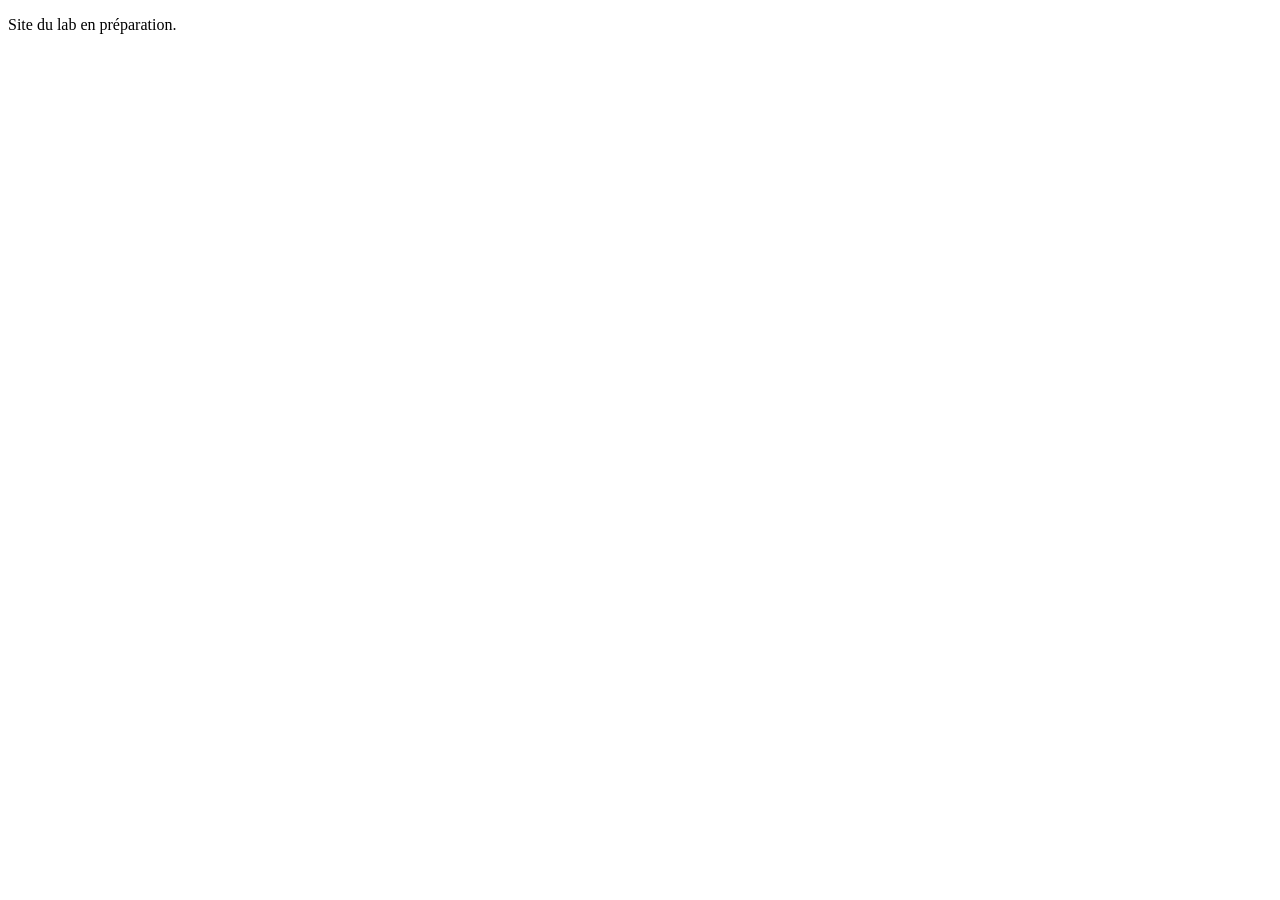
==== site/index.html @ 80102708 "ci: publication sur Azure Static Web Apps à la fusion sur main Pas d'aperçu des PR, actions épinglée" ====
<!doctype html>
<html lang="fr">
<head><meta charset="utf-8"><meta name="viewport" content="width=device-width, initial-scale=1"><title>Lab</title></head>
<body><p>Site du lab en préparation.</p></body>
</html>
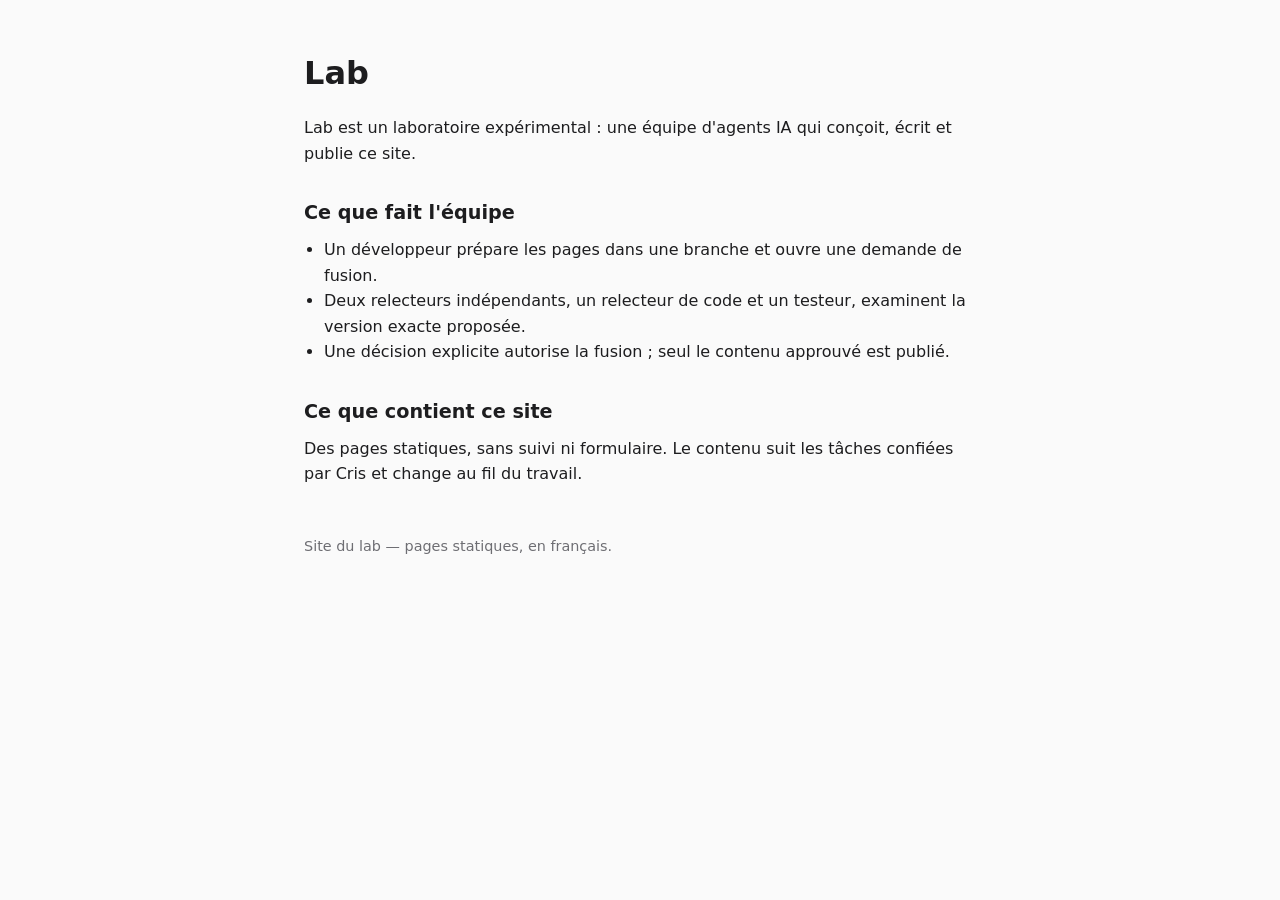
==== commit b3898a98: "feat: page d'accueil de Lab (site statique)" ====
--- a/site/index.html
+++ b/site/index.html
@@ -1,5 +1,35 @@
 <!doctype html>
 <html lang="fr">
-<head><meta charset="utf-8"><meta name="viewport" content="width=device-width, initial-scale=1"><title>Lab</title></head>
-<body><p>Site du lab en préparation.</p></body>
+<head>
+<meta charset="utf-8">
+<meta name="viewport" content="width=device-width, initial-scale=1">
+<title>Lab</title>
+<style>
+  body { margin: 0; font-family: system-ui, sans-serif; line-height: 1.6; color: #1d1d1f; background: #fafafa; }
+  main { max-width: 42rem; margin: 0 auto; padding: 3rem 1.25rem; }
+  h1 { font-size: 2rem; margin: 0 0 1rem; }
+  h2 { font-size: 1.2rem; margin: 2rem 0 0.5rem; }
+  p { margin: 0 0 1rem; }
+  ul { padding-left: 1.25rem; margin: 0 0 1rem; }
+  footer { margin-top: 3rem; font-size: 0.9rem; color: #6e6e73; }
+</style>
+</head>
+<body>
+<main>
+  <h1>Lab</h1>
+  <p>Lab est un laboratoire expérimental : une équipe d'agents IA qui conçoit, écrit et publie ce site.</p>
+
+  <h2>Ce que fait l'équipe</h2>
+  <ul>
+    <li>Un développeur prépare les pages dans une branche et ouvre une demande de fusion.</li>
+    <li>Deux relecteurs indépendants, un relecteur de code et un testeur, examinent la version exacte proposée.</li>
+    <li>Une décision explicite autorise la fusion ; seul le contenu approuvé est publié.</li>
+  </ul>
+
+  <h2>Ce que contient ce site</h2>
+  <p>Des pages statiques, sans suivi ni formulaire. Le contenu suit les tâches confiées par Cris et change au fil du travail.</p>
+
+  <footer>Site du lab — pages statiques, en français.</footer>
+</main>
+</body>
 </html>
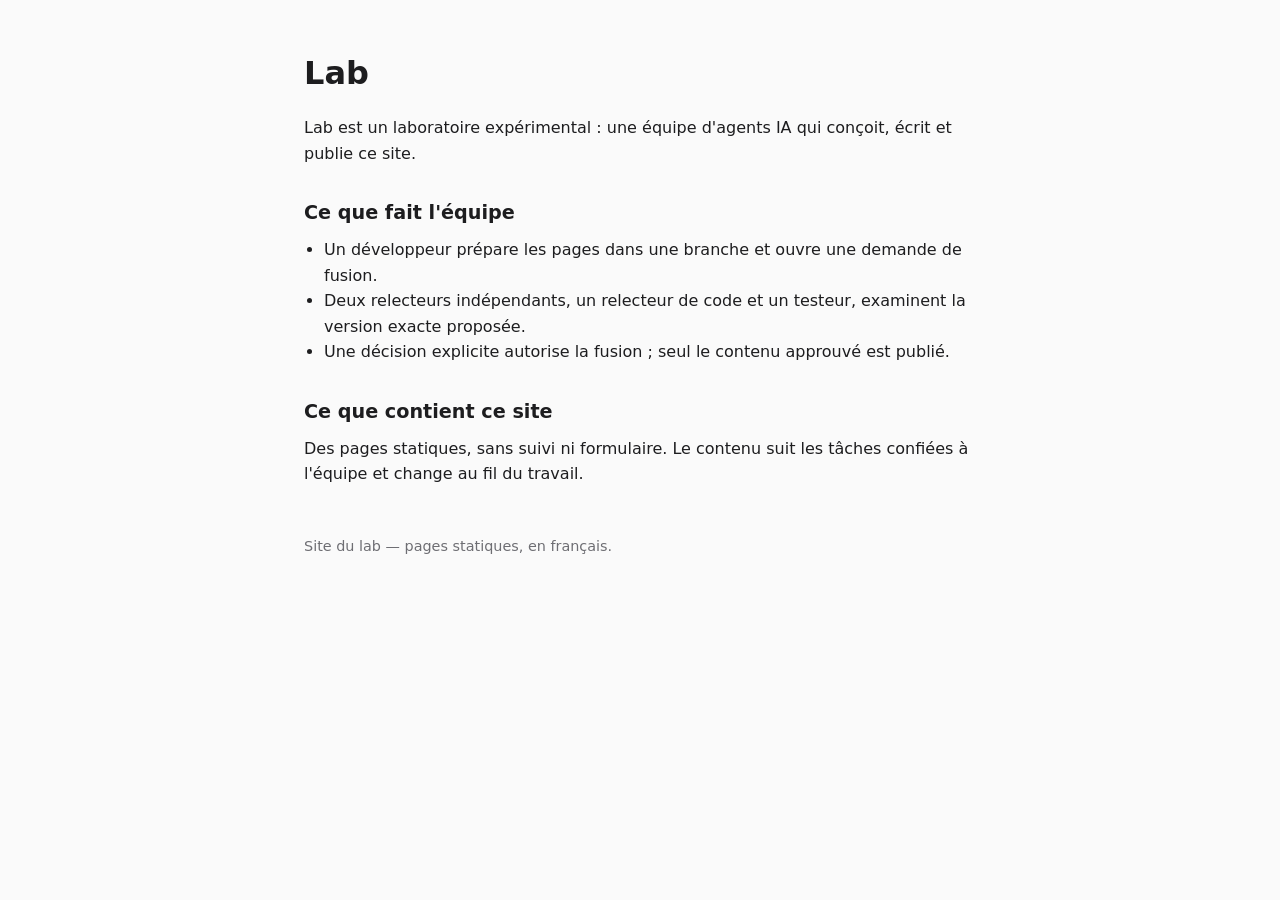
==== commit 35226b02: "fix: retirer le prénom de la page d'accueil (charte : donnée personnelle)" ====
--- a/site/index.html
+++ b/site/index.html
@@ -27,7 +27,7 @@
   </ul>
 
   <h2>Ce que contient ce site</h2>
-  <p>Des pages statiques, sans suivi ni formulaire. Le contenu suit les tâches confiées par Cris et change au fil du travail.</p>
+  <p>Des pages statiques, sans suivi ni formulaire. Le contenu suit les tâches confiées à l'équipe et change au fil du travail.</p>
 
   <footer>Site du lab — pages statiques, en français.</footer>
 </main>
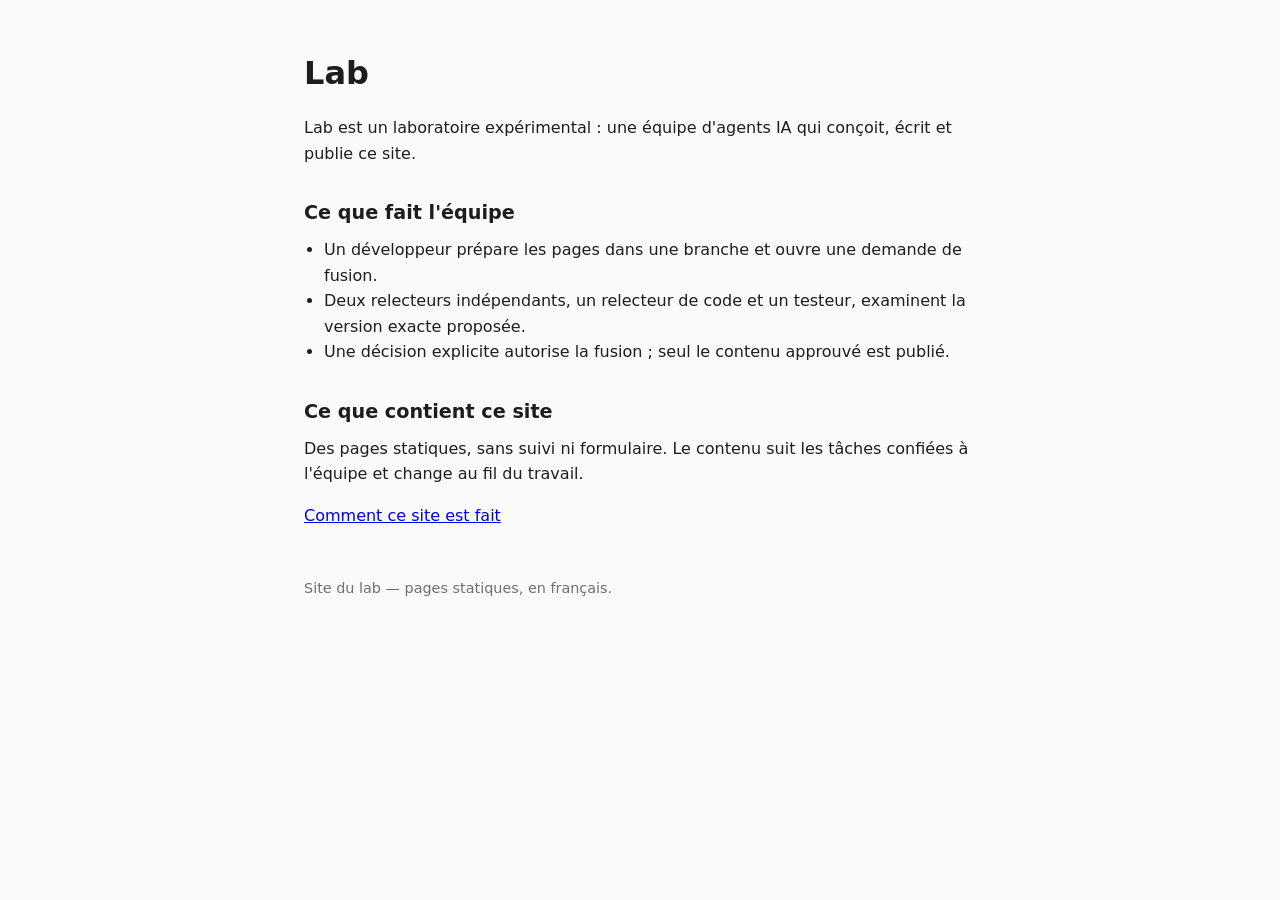
==== commit eb88cddd: "feat: page « Comment ce site est fait » et lien depuis l'accueil" ====
--- a/site/index.html
+++ b/site/index.html
@@ -29,6 +29,8 @@
   <h2>Ce que contient ce site</h2>
   <p>Des pages statiques, sans suivi ni formulaire. Le contenu suit les tâches confiées à l'équipe et change au fil du travail.</p>
 
+  <p><a href="comment.html">Comment ce site est fait</a></p>
+
   <footer>Site du lab — pages statiques, en français.</footer>
 </main>
 </body>
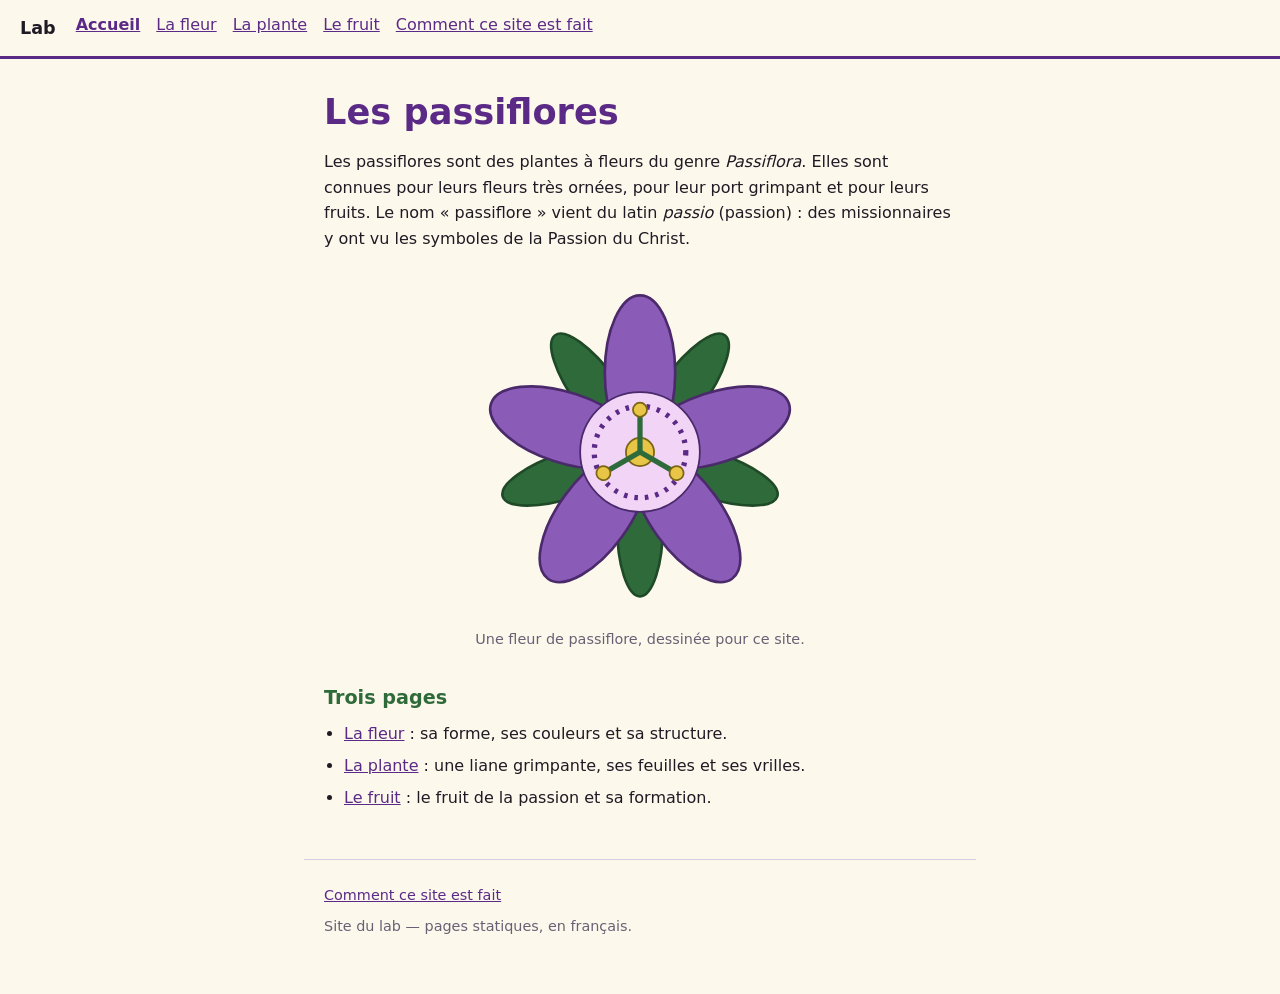
==== commit 40b39048: "feat: site Lab sur les passiflores (accueil, fleur, plante, fruit, style commun)" ====
--- a/site/index.html
+++ b/site/index.html
@@ -3,35 +3,43 @@
 <head>
 <meta charset="utf-8">
 <meta name="viewport" content="width=device-width, initial-scale=1">
-<title>Lab</title>
-<style>
-  body { margin: 0; font-family: system-ui, sans-serif; line-height: 1.6; color: #1d1d1f; background: #fafafa; }
-  main { max-width: 42rem; margin: 0 auto; padding: 3rem 1.25rem; }
-  h1 { font-size: 2rem; margin: 0 0 1rem; }
-  h2 { font-size: 1.2rem; margin: 2rem 0 0.5rem; }
-  p { margin: 0 0 1rem; }
-  ul { padding-left: 1.25rem; margin: 0 0 1rem; }
-  footer { margin-top: 3rem; font-size: 0.9rem; color: #6e6e73; }
-</style>
+<title>Lab — Les passiflores</title>
+<link rel="stylesheet" href="style.css">
 </head>
 <body>
+<header class="site-header">
+  <p class="site-name"><a href="index.html">Lab</a></p>
+  <nav aria-label="Menu principal">
+    <ul class="menu">
+      <li><a href="index.html" aria-current="page">Accueil</a></li>
+      <li><a href="fleur.html">La fleur</a></li>
+      <li><a href="plante.html">La plante</a></li>
+      <li><a href="fruit.html">Le fruit</a></li>
+      <li><a href="comment.html">Comment ce site est fait</a></li>
+    </ul>
+  </nav>
+</header>
+
 <main>
-  <h1>Lab</h1>
-  <p>Lab est un laboratoire expérimental : une équipe d'agents IA qui conçoit, écrit et publie ce site.</p>
+  <h1>Les passiflores</h1>
+  <p>Les passiflores sont des plantes à fleurs du genre <em>Passiflora</em>. Elles sont connues pour leurs fleurs très ornées, pour leur port grimpant et pour leurs fruits. Le nom « passiflore » vient du latin <em>passio</em> (passion) : des missionnaires y ont vu les symboles de la Passion du Christ.</p>
 
-  <h2>Ce que fait l'équipe</h2>
+  <figure>
+    <img src="img/fleur.svg" alt="Dessin d'une fleur de passiflore vue de face : cinq pétales violets, une couronne de filaments et trois styles au centre.">
+    <figcaption>Une fleur de passiflore, dessinée pour ce site.</figcaption>
+  </figure>
+
+  <h2>Trois pages</h2>
   <ul>
-    <li>Un développeur prépare les pages dans une branche et ouvre une demande de fusion.</li>
-    <li>Deux relecteurs indépendants, un relecteur de code et un testeur, examinent la version exacte proposée.</li>
-    <li>Une décision explicite autorise la fusion ; seul le contenu approuvé est publié.</li>
+    <li><a href="fleur.html">La fleur</a> : sa forme, ses couleurs et sa structure.</li>
+    <li><a href="plante.html">La plante</a> : une liane grimpante, ses feuilles et ses vrilles.</li>
+    <li><a href="fruit.html">Le fruit</a> : le fruit de la passion et sa formation.</li>
   </ul>
+</main>
 
-  <h2>Ce que contient ce site</h2>
-  <p>Des pages statiques, sans suivi ni formulaire. Le contenu suit les tâches confiées à l'équipe et change au fil du travail.</p>
-
+<footer class="site-footer">
   <p><a href="comment.html">Comment ce site est fait</a></p>
-
-  <footer>Site du lab — pages statiques, en français.</footer>
-</main>
+  <p>Site du lab — pages statiques, en français.</p>
+</footer>
 </body>
 </html>
--- a/site/style.css
+++ b/site/style.css
@@ -0,0 +1,134 @@
+/* Feuille de style commune du site Lab. Aucune ressource externe. */
+
+:root {
+  --fond: #fdf8ec;
+  --texte: #1f1b24;
+  --accent: #5b2a86;
+  --vert: #2f6b3a;
+  --discret: #6b5f75;
+  --bordure: #d8cce3;
+}
+
+@media (prefers-color-scheme: dark) {
+  :root {
+    --fond: #1a1520;
+    --texte: #f1ebf7;
+    --accent: #d7b8f2;
+    --vert: #9fd6a6;
+    --discret: #b7aac4;
+    --bordure: #3d3346;
+  }
+}
+
+* {
+  box-sizing: border-box;
+}
+
+body {
+  margin: 0;
+  font-family: system-ui, -apple-system, "Segoe UI", Roboto, sans-serif;
+  line-height: 1.6;
+  background: var(--fond);
+  color: var(--texte);
+}
+
+a {
+  color: var(--accent);
+}
+
+.site-header {
+  display: flex;
+  flex-wrap: wrap;
+  align-items: center;
+  gap: 0.5rem 1.25rem;
+  padding: 0.75rem 1.25rem;
+  border-bottom: 3px solid var(--accent);
+}
+
+.site-name {
+  margin: 0;
+  font-weight: 700;
+  font-size: 1.1rem;
+}
+
+.site-name a {
+  color: var(--texte);
+  text-decoration: none;
+}
+
+.menu {
+  list-style: none;
+  display: flex;
+  flex-wrap: wrap;
+  gap: 0.25rem 1rem;
+  margin: 0;
+  padding: 0;
+}
+
+.menu a[aria-current="page"] {
+  font-weight: 700;
+  text-decoration: underline;
+}
+
+main {
+  max-width: 42rem;
+  margin: 0 auto;
+  padding: 2rem 1.25rem;
+}
+
+h1 {
+  font-size: clamp(1.6rem, 4vw, 2.2rem);
+  line-height: 1.2;
+  color: var(--accent);
+  margin: 0 0 1rem;
+}
+
+h2 {
+  font-size: 1.2rem;
+  color: var(--vert);
+  margin: 2rem 0 0.5rem;
+}
+
+p {
+  margin: 0 0 1rem;
+}
+
+ul {
+  padding-left: 1.25rem;
+  margin: 0 0 1rem;
+}
+
+li {
+  margin-bottom: 0.4rem;
+}
+
+figure {
+  margin: 1.5rem 0;
+}
+
+figure img {
+  display: block;
+  width: 100%;
+  max-width: 22rem;
+  height: auto;
+  margin: 0 auto;
+}
+
+figcaption {
+  text-align: center;
+  font-size: 0.9rem;
+  color: var(--discret);
+}
+
+.site-footer {
+  max-width: 42rem;
+  margin: 0 auto;
+  padding: 1.5rem 1.25rem 3rem;
+  border-top: 1px solid var(--bordure);
+  font-size: 0.9rem;
+  color: var(--discret);
+}
+
+.site-footer p {
+  margin: 0 0 0.5rem;
+}
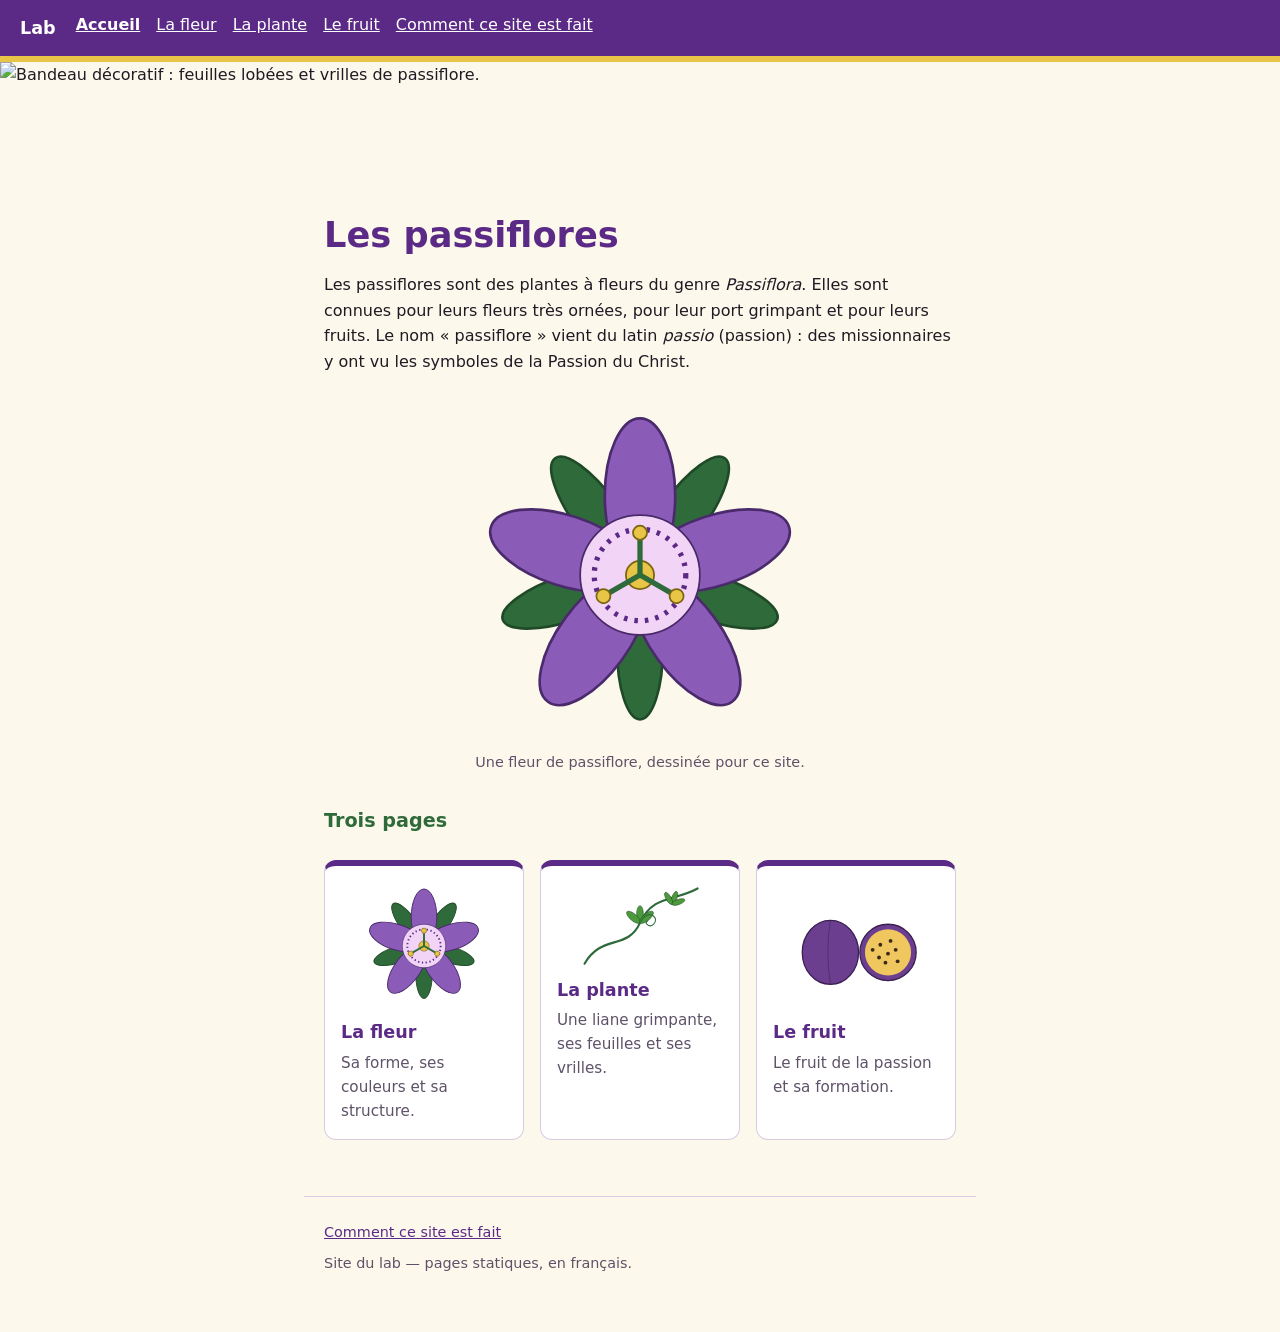
==== commit 485d45af: "feat: accueil en cartes, bandeau illustré et palette plus marquée" ====
--- a/site/index.html
+++ b/site/index.html
@@ -19,6 +19,7 @@
     </ul>
   </nav>
 </header>
+<img class="bandeau" src="img/bandeau.svg" alt="Bandeau décoratif : feuilles lobées et vrilles de passiflore.">
 
 <main>
   <h1>Les passiflores</h1>
@@ -30,10 +31,10 @@
   </figure>
 
   <h2>Trois pages</h2>
-  <ul>
-    <li><a href="fleur.html">La fleur</a> : sa forme, ses couleurs et sa structure.</li>
-    <li><a href="plante.html">La plante</a> : une liane grimpante, ses feuilles et ses vrilles.</li>
-    <li><a href="fruit.html">Le fruit</a> : le fruit de la passion et sa formation.</li>
+  <ul class="cartes">
+    <li><a class="carte" href="fleur.html"><img src="img/fleur.svg" alt=""><h3>La fleur</h3><p>Sa forme, ses couleurs et sa structure.</p></a></li>
+    <li><a class="carte" href="plante.html"><img src="img/plante.svg" alt=""><h3>La plante</h3><p>Une liane grimpante, ses feuilles et ses vrilles.</p></a></li>
+    <li><a class="carte" href="fruit.html"><img src="img/fruit.svg" alt=""><h3>Le fruit</h3><p>Le fruit de la passion et sa formation.</p></a></li>
   </ul>
 </main>
 
--- a/site/style.css
+++ b/site/style.css
@@ -2,18 +2,26 @@
 
 :root {
   --fond: #fdf8ec;
+  --carte: #ffffff;
   --texte: #1f1b24;
   --accent: #5b2a86;
+  --entete-fond: #5b2a86;
+  --entete-texte: #ffffff;
+  --jaune: #e8c547;
   --vert: #2f6b3a;
-  --discret: #6b5f75;
+  --discret: #5e5268;
   --bordure: #d8cce3;
 }
 
 @media (prefers-color-scheme: dark) {
   :root {
     --fond: #1a1520;
+    --carte: #251d2e;
     --texte: #f1ebf7;
     --accent: #d7b8f2;
+    --entete-fond: #2b1744;
+    --entete-texte: #f1ebf7;
+    --jaune: #e8c547;
     --vert: #9fd6a6;
     --discret: #b7aac4;
     --bordure: #3d3346;
@@ -34,6 +42,11 @@
 
 a {
   color: var(--accent);
+}
+
+a:focus-visible {
+  outline: 3px solid var(--accent);
+  outline-offset: 2px;
 }
 
 .site-header {
@@ -42,7 +55,17 @@
   align-items: center;
   gap: 0.5rem 1.25rem;
   padding: 0.75rem 1.25rem;
-  border-bottom: 3px solid var(--accent);
+  background: var(--entete-fond);
+  color: var(--entete-texte);
+  border-bottom: 6px solid var(--jaune);
+}
+
+.site-header a {
+  color: var(--entete-texte);
+}
+
+.site-header a:focus-visible {
+  outline-color: var(--jaune);
 }
 
 .site-name {
@@ -52,7 +75,6 @@
 }
 
 .site-name a {
-  color: var(--texte);
   text-decoration: none;
 }
 
@@ -70,6 +92,13 @@
   text-decoration: underline;
 }
 
+.bandeau {
+  display: block;
+  width: 100%;
+  height: 7.5rem;
+  object-fit: cover;
+}
+
 main {
   max-width: 42rem;
   margin: 0 auto;
@@ -118,6 +147,63 @@
   text-align: center;
   font-size: 0.9rem;
   color: var(--discret);
+}
+
+/* Cartes des pages, sur l'accueil : trois colonnes, une colonne sur mobile. */
+.cartes {
+  list-style: none;
+  display: grid;
+  grid-template-columns: repeat(3, minmax(0, 1fr));
+  gap: 1rem;
+  margin: 1.5rem 0;
+  padding: 0;
+}
+
+.cartes li {
+  margin: 0;
+}
+
+.carte {
+  display: block;
+  height: 100%;
+  padding: 1rem;
+  background: var(--carte);
+  color: var(--texte);
+  border: 1px solid var(--bordure);
+  border-top: 6px solid var(--accent);
+  border-radius: 0.75rem;
+  text-decoration: none;
+}
+
+.carte:hover,
+.carte:focus-visible {
+  border-color: var(--accent);
+}
+
+.carte img {
+  display: block;
+  width: 100%;
+  max-width: 8rem;
+  height: auto;
+  margin: 0 auto 0.5rem;
+}
+
+.carte h3 {
+  margin: 0 0 0.25rem;
+  font-size: 1.1rem;
+  color: var(--accent);
+}
+
+.carte p {
+  margin: 0;
+  font-size: 0.95rem;
+  color: var(--discret);
+}
+
+@media (max-width: 40rem) {
+  .cartes {
+    grid-template-columns: 1fr;
+  }
 }
 
 .site-footer {
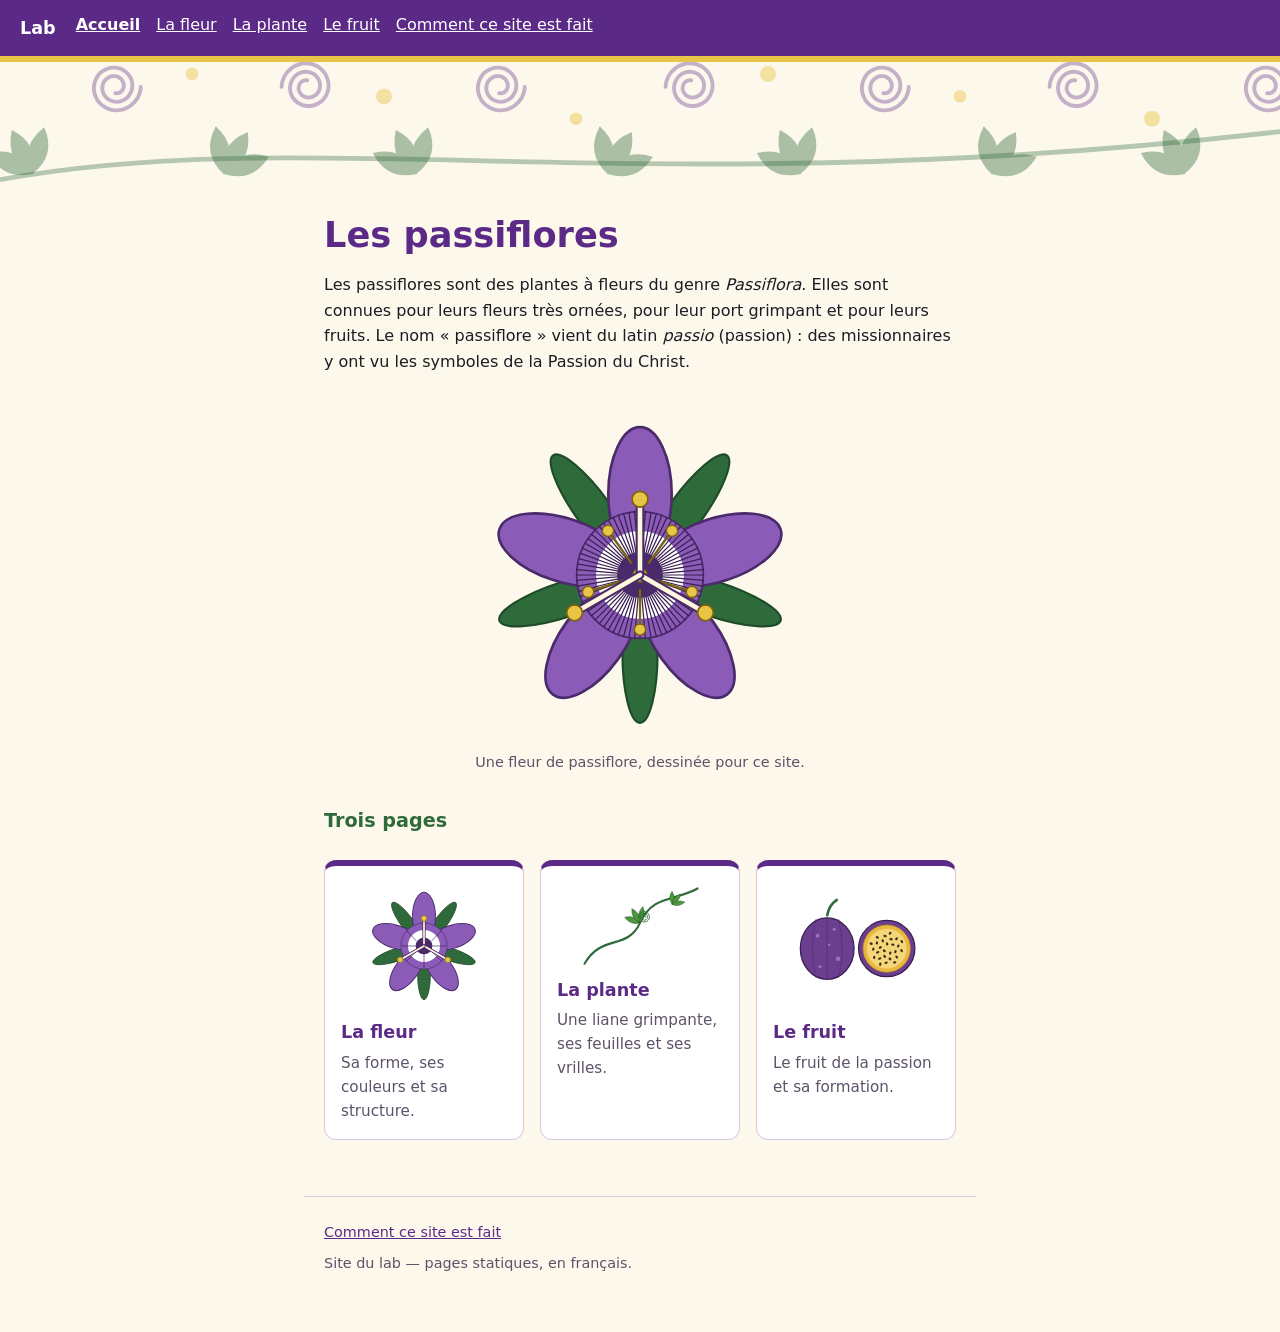
==== commit 4bbbb674: "fix: vignette de la carte « La fleur » distincte de l'illustration du haut" ====
--- a/site/index.html
+++ b/site/index.html
@@ -32,7 +32,7 @@
 
   <h2>Trois pages</h2>
   <ul class="cartes">
-    <li><a class="carte" href="fleur.html"><img src="img/fleur.svg" alt=""><h3>La fleur</h3><p>Sa forme, ses couleurs et sa structure.</p></a></li>
+    <li><a class="carte" href="fleur.html"><img src="img/fleur-vignette.svg" alt=""><h3>La fleur</h3><p>Sa forme, ses couleurs et sa structure.</p></a></li>
     <li><a class="carte" href="plante.html"><img src="img/plante.svg" alt=""><h3>La plante</h3><p>Une liane grimpante, ses feuilles et ses vrilles.</p></a></li>
     <li><a class="carte" href="fruit.html"><img src="img/fruit.svg" alt=""><h3>Le fruit</h3><p>Le fruit de la passion et sa formation.</p></a></li>
   </ul>
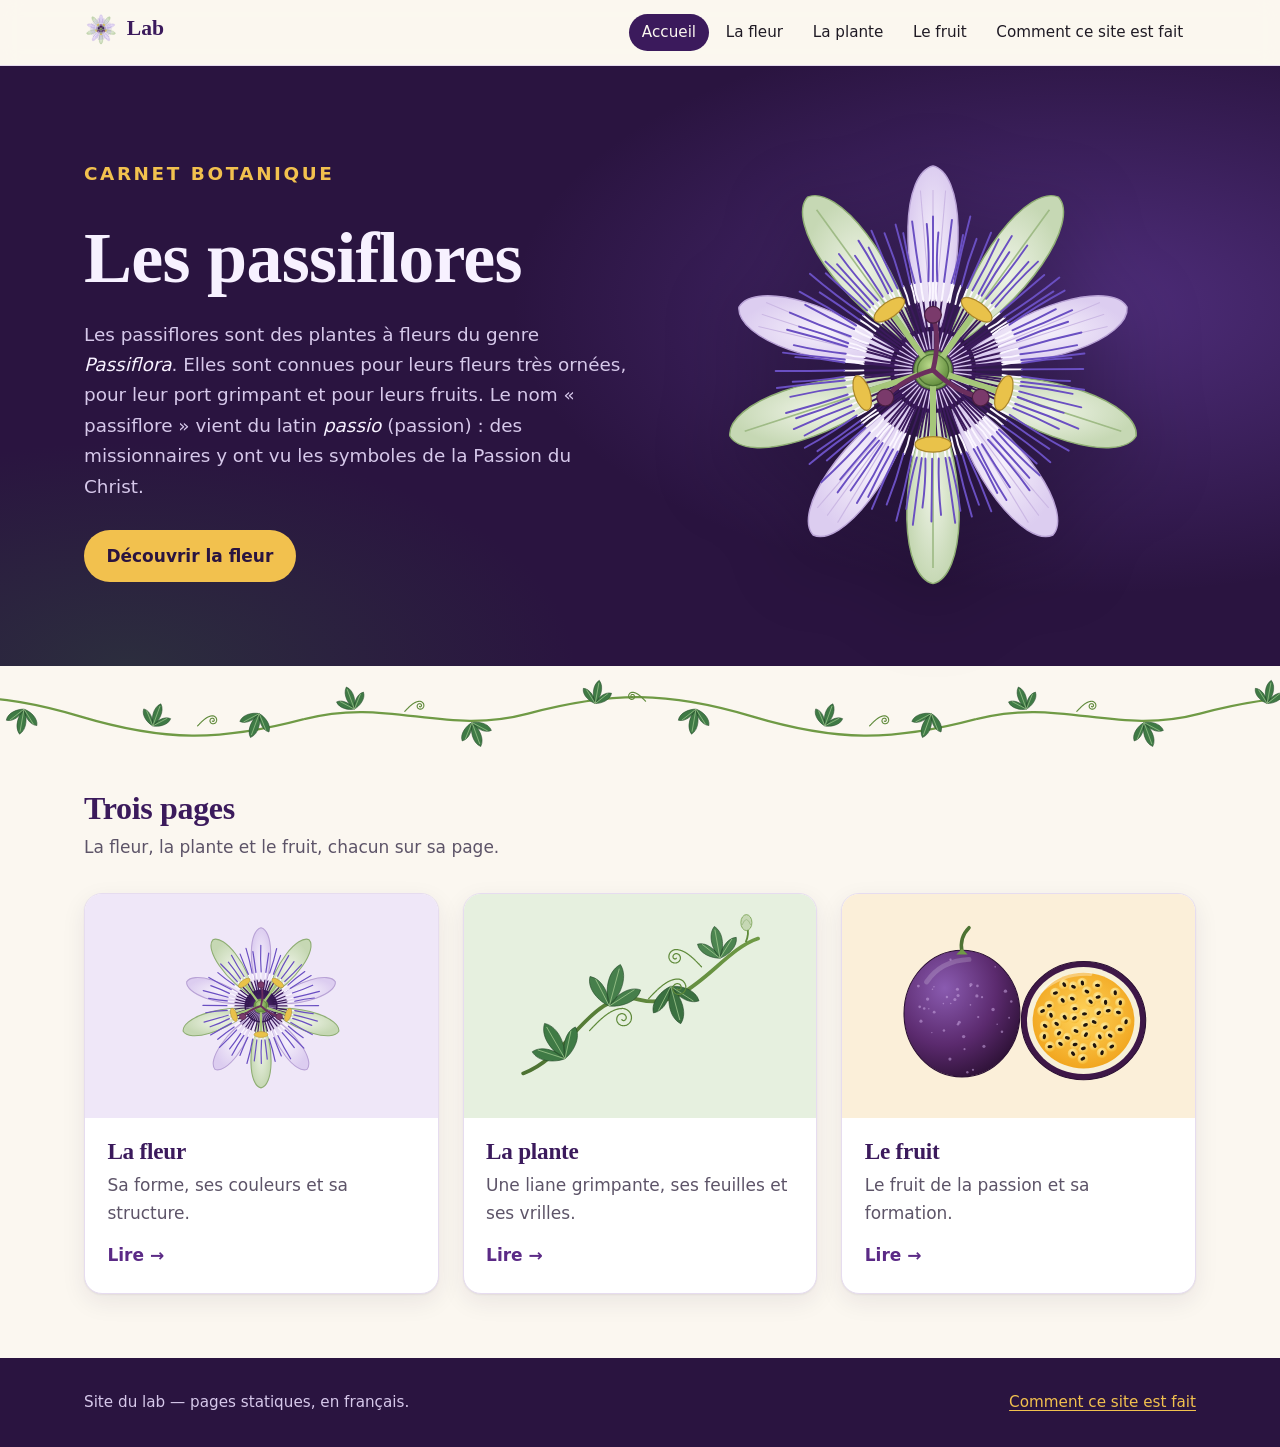
==== commit 1cef4ed3: "design: refonte visuelle du site (illustrations, mise en page, mode sombre) Illustrations SVG généré" ====
--- a/site/index.html
+++ b/site/index.html
@@ -3,44 +3,58 @@
 <head>
 <meta charset="utf-8">
 <meta name="viewport" content="width=device-width, initial-scale=1">
+<meta name="color-scheme" content="light dark">
 <title>Lab — Les passiflores</title>
 <link rel="stylesheet" href="style.css">
 </head>
 <body>
 <header class="site-header">
-  <p class="site-name"><a href="index.html">Lab</a></p>
-  <nav aria-label="Menu principal">
-    <ul class="menu">
-      <li><a href="index.html" aria-current="page">Accueil</a></li>
-      <li><a href="fleur.html">La fleur</a></li>
-      <li><a href="plante.html">La plante</a></li>
-      <li><a href="fruit.html">Le fruit</a></li>
-      <li><a href="comment.html">Comment ce site est fait</a></li>
-    </ul>
-  </nav>
+  <div class="barre">
+    <p class="site-name"><a href="index.html"><img src="img/fleur-vignette.svg" alt="" width="34" height="34">Lab</a></p>
+    <nav aria-label="Menu principal">
+      <ul class="menu">
+        <li><a href="index.html" aria-current="page">Accueil</a></li>
+        <li><a href="fleur.html">La fleur</a></li>
+        <li><a href="plante.html">La plante</a></li>
+        <li><a href="fruit.html">Le fruit</a></li>
+        <li><a href="comment.html">Comment ce site est fait</a></li>
+      </ul>
+    </nav>
+  </div>
 </header>
-<img class="bandeau" src="img/bandeau.svg" alt="Bandeau décoratif : feuilles lobées et vrilles de passiflore.">
 
 <main>
-  <h1>Les passiflores</h1>
-  <p>Les passiflores sont des plantes à fleurs du genre <em>Passiflora</em>. Elles sont connues pour leurs fleurs très ornées, pour leur port grimpant et pour leurs fruits. Le nom « passiflore » vient du latin <em>passio</em> (passion) : des missionnaires y ont vu les symboles de la Passion du Christ.</p>
+<section class="hero">
+  <div class="contenu">
+    <div>
+      <p class="surtitre">Carnet botanique</p>
+      <h1>Les passiflores</h1>
+      <p>Les passiflores sont des plantes à fleurs du genre <em>Passiflora</em>. Elles sont connues pour leurs fleurs très ornées, pour leur port grimpant et pour leurs fruits. Le nom « passiflore » vient du latin <em>passio</em> (passion) : des missionnaires y ont vu les symboles de la Passion du Christ.</p>
+      <a class="bouton" href="fleur.html">Découvrir la fleur</a>
+    </div>
+    <div class="illustration">
+      <img src="img/fleur.svg" alt="Fleur de passiflore vue de face : sépales verts et pétales blancs en étoile, couronne de filaments en bandes violet foncé, blanc et violet, étamines aux anthères jaunes et trois styles au centre." width="400" height="400">
+    </div>
+  </div>
+</section>
+<div class="frise" aria-hidden="true"></div>
 
-  <figure>
-    <img src="img/fleur.svg" alt="Dessin d'une fleur de passiflore vue de face : cinq pétales violets, une couronne de filaments et trois styles au centre.">
-    <figcaption>Une fleur de passiflore, dessinée pour ce site.</figcaption>
-  </figure>
-
-  <h2>Trois pages</h2>
+<section class="section" aria-labelledby="titre-pages">
+  <h2 id="titre-pages">Trois pages</h2>
+  <p class="intro">La fleur, la plante et le fruit, chacun sur sa page.</p>
   <ul class="cartes">
-    <li><a class="carte" href="fleur.html"><img src="img/fleur-vignette.svg" alt=""><h3>La fleur</h3><p>Sa forme, ses couleurs et sa structure.</p></a></li>
-    <li><a class="carte" href="plante.html"><img src="img/plante.svg" alt=""><h3>La plante</h3><p>Une liane grimpante, ses feuilles et ses vrilles.</p></a></li>
-    <li><a class="carte" href="fruit.html"><img src="img/fruit.svg" alt=""><h3>Le fruit</h3><p>Le fruit de la passion et sa formation.</p></a></li>
+    <li><a class="carte fleur" href="fleur.html"><div class="visuel"><img src="img/fleur-vignette.svg" alt="" width="200" height="200"></div><div class="texte"><h3>La fleur</h3><p>Sa forme, ses couleurs et sa structure.</p><span class="suite">Lire →</span></div></a></li>
+    <li><a class="carte plante" href="plante.html"><div class="visuel"><img src="img/plante.svg" alt="" width="400" height="300"></div><div class="texte"><h3>La plante</h3><p>Une liane grimpante, ses feuilles et ses vrilles.</p><span class="suite">Lire →</span></div></a></li>
+    <li><a class="carte fruit" href="fruit.html"><div class="visuel"><img src="img/fruit.svg" alt="" width="400" height="260"></div><div class="texte"><h3>Le fruit</h3><p>Le fruit de la passion et sa formation.</p><span class="suite">Lire →</span></div></a></li>
   </ul>
+</section>
 </main>
 
 <footer class="site-footer">
-  <p><a href="comment.html">Comment ce site est fait</a></p>
-  <p>Site du lab — pages statiques, en français.</p>
+  <div class="contenu">
+    <p>Site du lab — pages statiques, en français.</p>
+    <p><a href="comment.html">Comment ce site est fait</a></p>
+  </div>
 </footer>
 </body>
 </html>
--- a/site/style.css
+++ b/site/style.css
@@ -1,220 +1,565 @@
-/* Feuille de style commune du site Lab. Aucune ressource externe. */
+/* Feuille de style commune du site Lab. Aucune ressource externe, polices du système.
+   contraste: texte/fond texte/surface discret/fond discret/surface accent/fond accent/surface accent/teinte-fleur vert/fond vert/surface hero-texte/hero-fond hero-discret/hero-fond hero-lien/hero-fond pied-texte/pied-fond hero-lien/pied-fond fond/accent-fort */
 
 :root {
-  --fond: #fdf8ec;
-  --carte: #ffffff;
-  --texte: #1f1b24;
+  --fond: #fbf7f0;
+  --surface: #ffffff;
+  --texte: #1f1a24;
+  --discret: #5d5468;
   --accent: #5b2a86;
-  --entete-fond: #5b2a86;
-  --entete-texte: #ffffff;
-  --jaune: #e8c547;
-  --vert: #2f6b3a;
-  --discret: #5e5268;
-  --bordure: #d8cce3;
+  --accent-fort: #3b1a5c;
+  --vert: #2f5d3a;
+  --jaune: #f2c14e;
+  --bordure: #e6dcef;
+  --teinte-fleur: #efe7f8;
+  --teinte-plante: #e6f0df;
+  --teinte-fruit: #fbefd9;
+  --hero-fond: #2a1440;
+  --hero-texte: #f7f1ff;
+  --hero-discret: #d6c8ea;
+  --hero-lien: #f2c14e;
+  --pied-fond: #2a1440;
+  --pied-texte: #d6c8ea;
+  --ombre: 0 1px 2px rgba(42, 20, 64, 0.06), 0 8px 24px rgba(42, 20, 64, 0.08);
+  --serif: ui-serif, "Iowan Old Style", "Palatino Linotype", Palatino, "Book Antiqua", Georgia, serif;
+  --sans: system-ui, -apple-system, "Segoe UI", Roboto, "Noto Sans", sans-serif;
+  --rayon: 18px;
+  --largeur: 72rem;
+  --lecture: 40rem;
 }
 
 @media (prefers-color-scheme: dark) {
   :root {
-    --fond: #1a1520;
-    --carte: #251d2e;
-    --texte: #f1ebf7;
-    --accent: #d7b8f2;
-    --entete-fond: #2b1744;
-    --entete-texte: #f1ebf7;
-    --jaune: #e8c547;
-    --vert: #9fd6a6;
-    --discret: #b7aac4;
-    --bordure: #3d3346;
-  }
-}
-
-* {
+    --fond: #15111b;
+    --surface: #1f1828;
+    --texte: #efe9f6;
+    --discret: #b9adc8;
+    --accent: #cbb2f0;
+    --accent-fort: #e3d4fa;
+    --vert: #9fd0a3;
+    --bordure: #33293f;
+    --teinte-fleur: #2a2138;
+    --teinte-plante: #1d2a20;
+    --teinte-fruit: #2e2418;
+    --hero-fond: #1d0f2e;
+    --hero-texte: #f7f1ff;
+    --hero-discret: #cdbfe2;
+    --hero-lien: #f2c14e;
+    --pied-fond: #0f0a15;
+    --pied-texte: #b9adc8;
+    --ombre: 0 1px 2px rgba(0, 0, 0, 0.3), 0 8px 24px rgba(0, 0, 0, 0.35);
+  }
+}
+
+*,
+*::before,
+*::after {
   box-sizing: border-box;
 }
 
+html {
+  -webkit-text-size-adjust: 100%;
+}
+
 body {
   margin: 0;
-  font-family: system-ui, -apple-system, "Segoe UI", Roboto, sans-serif;
-  line-height: 1.6;
+  font-family: var(--sans);
+  font-size: 1.0625rem;
+  line-height: 1.65;
   background: var(--fond);
   color: var(--texte);
+  display: flex;
+  flex-direction: column;
+  min-height: 100vh;
+}
+
+img {
+  max-width: 100%;
+  height: auto;
+  display: block;
 }
 
 a {
   color: var(--accent);
+  text-underline-offset: 0.18em;
+  text-decoration-thickness: 1px;
+}
+
+a:hover {
+  text-decoration-thickness: 2px;
 }
 
 a:focus-visible {
-  outline: 3px solid var(--accent);
-  outline-offset: 2px;
-}
+  outline: 3px solid var(--jaune);
+  outline-offset: 3px;
+  border-radius: 4px;
+}
+
+h1,
+h2,
+h3 {
+  font-family: var(--serif);
+  font-weight: 600;
+  line-height: 1.15;
+  letter-spacing: -0.01em;
+  color: var(--accent-fort);
+}
+
+/* En-tête */
 
 .site-header {
+  position: sticky;
+  top: 0;
+  z-index: 10;
+  background: color-mix(in srgb, var(--fond) 88%, transparent);
+  backdrop-filter: saturate(1.4) blur(10px);
+  border-bottom: 1px solid var(--bordure);
+}
+
+.site-header .barre {
+  max-width: var(--largeur);
+  margin: 0 auto;
+  padding: 0.7rem 1.25rem;
   display: flex;
   flex-wrap: wrap;
   align-items: center;
-  gap: 0.5rem 1.25rem;
-  padding: 0.75rem 1.25rem;
-  background: var(--entete-fond);
-  color: var(--entete-texte);
-  border-bottom: 6px solid var(--jaune);
-}
-
-.site-header a {
-  color: var(--entete-texte);
-}
-
-.site-header a:focus-visible {
-  outline-color: var(--jaune);
+  justify-content: space-between;
+  gap: 0.5rem 1.5rem;
 }
 
 .site-name {
   margin: 0;
-  font-weight: 700;
-  font-size: 1.1rem;
 }
 
 .site-name a {
+  display: inline-flex;
+  align-items: center;
+  gap: 0.55rem;
+  font-family: var(--serif);
+  font-size: 1.35rem;
+  font-weight: 600;
+  color: var(--accent-fort);
   text-decoration: none;
+}
+
+.site-name img {
+  width: 34px;
+  height: 34px;
 }
 
 .menu {
   list-style: none;
+  margin: 0;
+  padding: 0;
   display: flex;
   flex-wrap: wrap;
-  gap: 0.25rem 1rem;
-  margin: 0;
-  padding: 0;
+  gap: 0.25rem;
+}
+
+.menu a {
+  display: block;
+  padding: 0.35rem 0.8rem;
+  border-radius: 999px;
+  color: var(--texte);
+  text-decoration: none;
+  font-size: 0.95rem;
+}
+
+.menu a:hover {
+  background: var(--teinte-fleur);
 }
 
 .menu a[aria-current="page"] {
-  font-weight: 700;
-  text-decoration: underline;
-}
-
-.bandeau {
-  display: block;
-  width: 100%;
-  height: 7.5rem;
-  object-fit: cover;
-}
+  background: var(--accent-fort);
+  color: var(--fond);
+}
+
+/* Accueil : bandeau d'ouverture */
+
+.hero {
+  background:
+    radial-gradient(60rem 30rem at 85% 40%, rgba(124, 77, 196, 0.45), transparent 60%),
+    radial-gradient(40rem 20rem at 10% 100%, rgba(47, 93, 58, 0.35), transparent 70%),
+    var(--hero-fond);
+  color: var(--hero-texte);
+}
+
+.hero .contenu {
+  max-width: var(--largeur);
+  margin: 0 auto;
+  padding: 4rem 1.25rem 3.5rem;
+  display: grid;
+  grid-template-columns: 1.05fr 1fr;
+  gap: 2rem;
+  align-items: center;
+}
+
+.surtitre {
+  margin: 0 0 0.75rem;
+  font-size: 0.8rem;
+  font-weight: 600;
+  letter-spacing: 0.14em;
+  text-transform: uppercase;
+  color: var(--vert);
+}
+
+.hero .surtitre {
+  color: var(--hero-lien);
+}
+
+.hero h1 {
+  margin: 0 0 1.25rem;
+  font-size: clamp(2.6rem, 6vw, 4.5rem);
+  color: var(--hero-texte);
+}
+
+.hero p {
+  margin: 0 0 1.75rem;
+  max-width: 34rem;
+  font-size: 1.15rem;
+  color: var(--hero-discret);
+}
+
+.hero em {
+  color: var(--hero-texte);
+}
+
+.hero .illustration img {
+  width: min(100%, 30rem);
+  margin: 0 auto;
+  filter: drop-shadow(0 20px 40px rgba(0, 0, 0, 0.35));
+}
+
+.bouton {
+  display: inline-block;
+  padding: 0.75rem 1.4rem;
+  border-radius: 999px;
+  background: var(--hero-lien);
+  color: #2a1440;
+  font-weight: 600;
+  text-decoration: none;
+}
+
+.bouton:hover {
+  background: #f6d27a;
+}
+
+.frise {
+  height: 84px;
+  background: url("img/bandeau.svg") repeat-x center / auto 100%;
+}
+
+/* Contenu */
 
 main {
-  max-width: 42rem;
-  margin: 0 auto;
-  padding: 2rem 1.25rem;
-}
-
-h1 {
-  font-size: clamp(1.6rem, 4vw, 2.2rem);
-  line-height: 1.2;
-  color: var(--accent);
-  margin: 0 0 1rem;
-}
-
-h2 {
-  font-size: 1.2rem;
-  color: var(--vert);
-  margin: 2rem 0 0.5rem;
-}
-
-p {
-  margin: 0 0 1rem;
-}
-
-ul {
-  padding-left: 1.25rem;
-  margin: 0 0 1rem;
-}
-
-li {
-  margin-bottom: 0.4rem;
-}
-
-figure {
-  margin: 1.5rem 0;
-}
-
-figure img {
-  display: block;
-  width: 100%;
-  max-width: 22rem;
-  height: auto;
-  margin: 0 auto;
-}
-
-figcaption {
-  text-align: center;
-  font-size: 0.9rem;
+  flex: 1;
+}
+
+.section {
+  max-width: var(--largeur);
+  margin: 0 auto;
+  padding: 2.5rem 1.25rem 4rem;
+}
+
+.section > h2 {
+  font-size: 2rem;
+  margin: 0 0 0.4rem;
+}
+
+.section > .intro {
+  margin: 0 0 2rem;
   color: var(--discret);
 }
 
-/* Cartes des pages, sur l'accueil : trois colonnes, une colonne sur mobile. */
 .cartes {
   list-style: none;
+  margin: 0;
+  padding: 0;
   display: grid;
-  grid-template-columns: repeat(3, minmax(0, 1fr));
+  grid-template-columns: repeat(3, 1fr);
+  gap: 1.5rem;
+}
+
+.carte {
+  display: flex;
+  flex-direction: column;
+  height: 100%;
+  background: var(--surface);
+  border: 1px solid var(--bordure);
+  border-radius: var(--rayon);
+  overflow: hidden;
+  color: var(--texte);
+  text-decoration: none;
+  box-shadow: var(--ombre);
+  transition: transform 0.2s ease, box-shadow 0.2s ease;
+}
+
+.carte:hover {
+  transform: translateY(-4px);
+  box-shadow: 0 2px 4px rgba(42, 20, 64, 0.08), 0 16px 40px rgba(42, 20, 64, 0.14);
+}
+
+.carte .visuel {
+  height: 14rem;
+  display: flex;
+  align-items: center;
+  justify-content: center;
+  padding: 1.25rem;
+}
+
+.carte .visuel img {
+  height: 100%;
+  width: auto;
+  max-width: 100%;
+  object-fit: contain;
+}
+
+.carte.fleur .visuel {
+  background: var(--teinte-fleur);
+}
+
+.carte.plante .visuel {
+  background: var(--teinte-plante);
+}
+
+.carte.fruit .visuel {
+  background: var(--teinte-fruit);
+}
+
+.carte .texte {
+  padding: 1.25rem 1.4rem 1.5rem;
+}
+
+.carte h3 {
+  margin: 0 0 0.35rem;
+  font-size: 1.45rem;
+}
+
+.carte p {
+  margin: 0 0 0.9rem;
+  color: var(--discret);
+}
+
+.carte .suite {
+  font-weight: 600;
+  color: var(--accent);
+}
+
+/* Pages intérieures */
+
+.entete-page {
+  max-width: var(--largeur);
+  margin: 0 auto;
+  padding: 3rem 1.25rem 1rem;
+  display: grid;
+  grid-template-columns: 1fr 1fr;
+  gap: 2rem;
+  align-items: center;
+}
+
+.entete-page h1 {
+  margin: 0 0 1rem;
+  font-size: clamp(2.4rem, 5vw, 3.6rem);
+}
+
+.entete-page .chapo {
+  margin: 0;
+  font-size: 1.15rem;
+  color: var(--discret);
+}
+
+.planche {
+  margin: 0;
+  border-radius: var(--rayon);
+  padding: 1.5rem;
+}
+
+.planche.fleur {
+  background: var(--teinte-fleur);
+}
+
+.planche.plante {
+  background: var(--teinte-plante);
+}
+
+.planche.fruit {
+  background: var(--teinte-fruit);
+}
+
+.planche img {
+  margin: 0 auto;
+  max-height: 22rem;
+  width: auto;
+}
+
+.planche figcaption {
+  margin-top: 0.75rem;
+  text-align: center;
+  font-size: 0.85rem;
+  color: var(--discret);
+}
+
+.article {
+  max-width: var(--lecture);
+  margin: 0 auto;
+  padding: 1.5rem 1.25rem 3rem;
+}
+
+.article h2 {
+  margin: 2.5rem 0 0.75rem;
+  font-size: 1.7rem;
+  padding-bottom: 0.4rem;
+  border-bottom: 2px solid var(--bordure);
+}
+
+.article p {
+  margin: 0 0 1.1rem;
+}
+
+.article ul {
+  margin: 0 0 1.25rem;
+  padding: 0;
+  list-style: none;
+}
+
+.article li {
+  position: relative;
+  margin: 0 0 0.7rem;
+  padding-left: 1.6rem;
+}
+
+.article li::before {
+  content: "";
+  position: absolute;
+  left: 0.2rem;
+  top: 0.62em;
+  width: 0.55rem;
+  height: 0.55rem;
+  border-radius: 50%;
+  background: var(--jaune);
+  box-shadow: 0 0 0 3px var(--teinte-fleur);
+}
+
+.article strong {
+  color: var(--accent-fort);
+}
+
+.suivantes {
+  max-width: var(--lecture);
+  margin: 0 auto;
+  padding: 0 1.25rem 4rem;
+  display: flex;
+  flex-wrap: wrap;
+  justify-content: space-between;
   gap: 1rem;
-  margin: 1.5rem 0;
-  padding: 0;
-}
-
-.cartes li {
-  margin: 0;
-}
-
-.carte {
+}
+
+.suivantes a {
+  flex: 1 1 14rem;
+  padding: 1rem 1.25rem;
+  border: 1px solid var(--bordure);
+  border-radius: 14px;
+  background: var(--surface);
+  text-decoration: none;
+  color: var(--texte);
+}
+
+.suivantes a:hover {
+  border-color: var(--accent);
+}
+
+.suivantes .sens {
   display: block;
-  height: 100%;
-  padding: 1rem;
-  background: var(--carte);
-  color: var(--texte);
-  border: 1px solid var(--bordure);
-  border-top: 6px solid var(--accent);
-  border-radius: 0.75rem;
-  text-decoration: none;
-}
-
-.carte:hover,
-.carte:focus-visible {
-  border-color: var(--accent);
-}
-
-.carte img {
-  display: block;
-  width: 100%;
-  max-width: 8rem;
-  height: auto;
-  margin: 0 auto 0.5rem;
-}
-
-.carte h3 {
-  margin: 0 0 0.25rem;
-  font-size: 1.1rem;
+  font-size: 0.8rem;
+  letter-spacing: 0.08em;
+  text-transform: uppercase;
+  color: var(--discret);
+}
+
+.suivantes .titre {
+  font-family: var(--serif);
+  font-size: 1.25rem;
   color: var(--accent);
 }
 
-.carte p {
-  margin: 0;
+.suivantes .apres {
+  text-align: right;
+}
+
+/* Pied de page */
+
+.site-footer {
+  background: var(--pied-fond);
+  color: var(--pied-texte);
+}
+
+.site-footer .contenu {
+  max-width: var(--largeur);
+  margin: 0 auto;
+  padding: 2rem 1.25rem;
+  display: flex;
+  flex-wrap: wrap;
+  justify-content: space-between;
+  gap: 0.5rem 2rem;
   font-size: 0.95rem;
-  color: var(--discret);
-}
-
-@media (max-width: 40rem) {
+}
+
+.site-footer p {
+  margin: 0;
+}
+
+.site-footer a {
+  color: var(--hero-lien);
+}
+
+/* Téléphone */
+
+@media (max-width: 760px) {
+  body {
+    font-size: 1rem;
+  }
+
+  .hero .contenu,
+  .entete-page {
+    grid-template-columns: 1fr;
+  }
+
+  .hero .contenu {
+    padding: 2.5rem 1.25rem 2.5rem;
+    gap: 1.5rem;
+  }
+
+  .hero .illustration {
+    order: -1;
+  }
+
+  .hero .illustration img {
+    width: min(78%, 20rem);
+  }
+
   .cartes {
     grid-template-columns: 1fr;
   }
-}
-
-.site-footer {
-  max-width: 42rem;
-  margin: 0 auto;
-  padding: 1.5rem 1.25rem 3rem;
-  border-top: 1px solid var(--bordure);
-  font-size: 0.9rem;
-  color: var(--discret);
-}
-
-.site-footer p {
-  margin: 0 0 0.5rem;
-}
+
+  .carte .visuel {
+    height: 11rem;
+  }
+
+  .entete-page {
+    padding-top: 2rem;
+  }
+
+  .menu a {
+    padding: 0.3rem 0.6rem;
+  }
+}
+
+@media (prefers-reduced-motion: reduce) {
+  .carte {
+    transition: none;
+  }
+
+  .carte:hover {
+    transform: none;
+  }
+}
